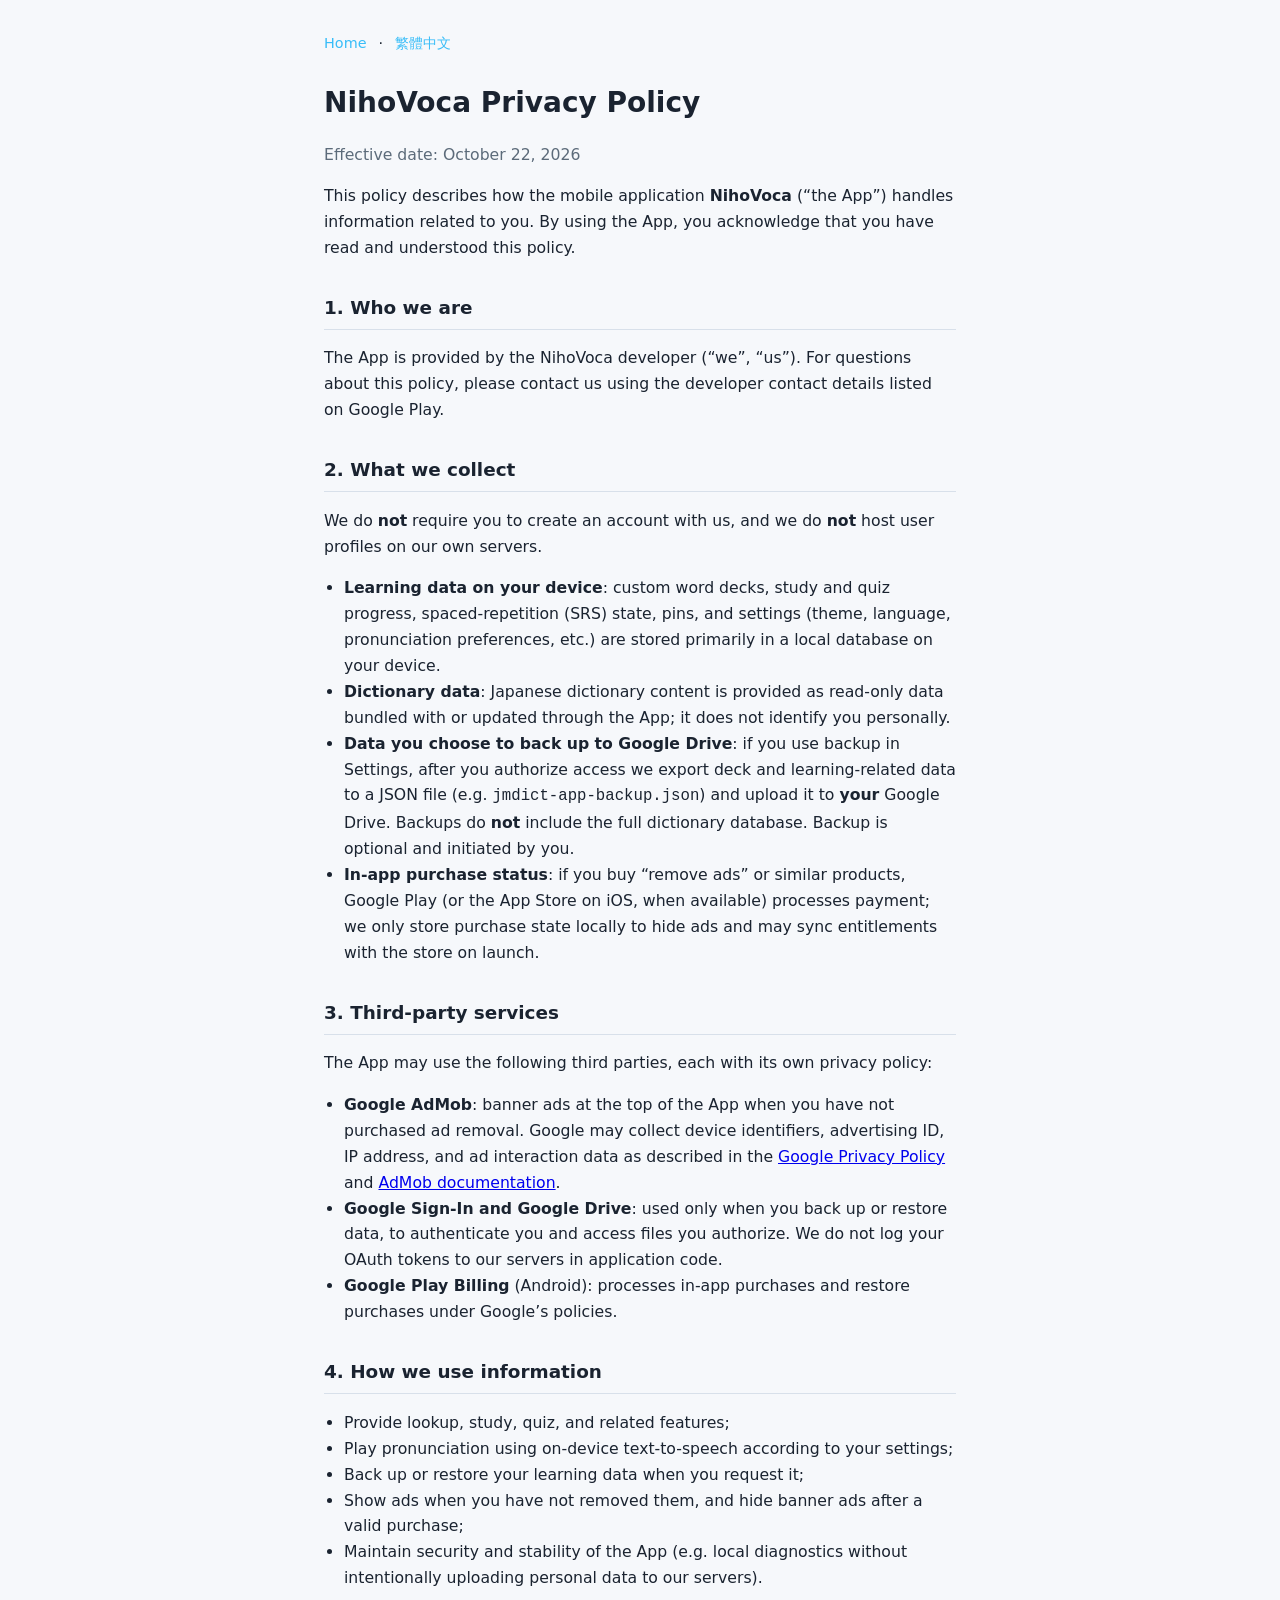
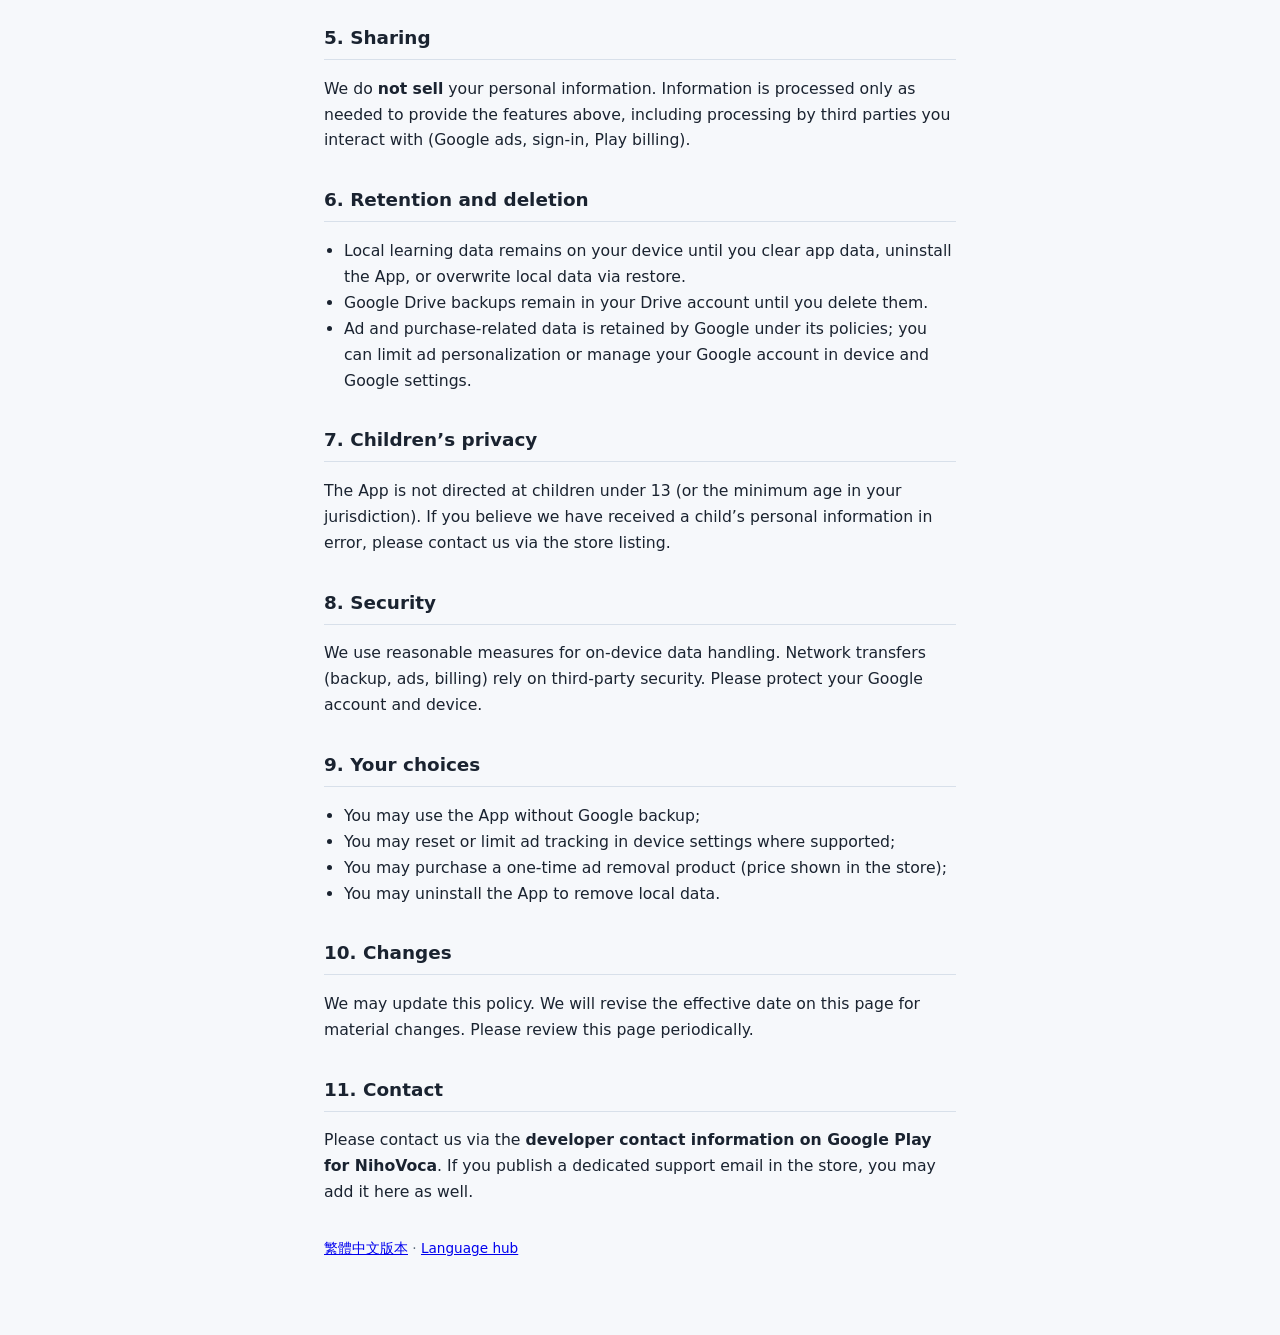
==== en.html @ 148ed525 "docs: 新增 NihoVoca 中英文隱私權頁 供 GitHub Pages 與 Google Play 商店政策 URL 使用。  Co-authored-by: Cursor <cursora" ====
<!DOCTYPE html>
<html lang="en">
  <head>
    <meta charset="utf-8" />
    <meta name="viewport" content="width=device-width, initial-scale=1" />
    <title>NihoVoca Privacy Policy</title>
    <link rel="alternate" hreflang="zh-Hant" href="zh.html" />
    <link rel="alternate" hreflang="en" href="en.html" />
    <link rel="stylesheet" href="assets/style.css" />
  </head>
  <body>
    <main class="wrap">
      <nav class="lang-switch" aria-label="Language">
        <a href="index.html">Home</a>
        <span aria-hidden="true">·</span>
        <a href="zh.html">繁體中文</a>
      </nav>

      <h1>NihoVoca Privacy Policy</h1>
      <p class="muted">Effective date: October 22, 2026</p>

      <p>
        This policy describes how the mobile application <strong>NihoVoca</strong> (“the App”) handles information related to you. By using the App, you acknowledge that you have read and understood this policy.
      </p>

      <h2>1. Who we are</h2>
      <p>
        The App is provided by the NihoVoca developer (“we”, “us”). For questions about this policy, please contact us using the developer contact details listed on Google Play.
      </p>

      <h2>2. What we collect</h2>
      <p>We do <strong>not</strong> require you to create an account with us, and we do <strong>not</strong> host user profiles on our own servers.</p>
      <ul>
        <li>
          <strong>Learning data on your device</strong>: custom word decks, study and quiz progress, spaced-repetition (SRS) state, pins, and settings (theme, language, pronunciation preferences, etc.) are stored primarily in a local database on your device.
        </li>
        <li>
          <strong>Dictionary data</strong>: Japanese dictionary content is provided as read-only data bundled with or updated through the App; it does not identify you personally.
        </li>
        <li>
          <strong>Data you choose to back up to Google Drive</strong>: if you use backup in Settings, after you authorize access we export deck and learning-related data to a JSON file (e.g. <code>jmdict-app-backup.json</code>) and upload it to <strong>your</strong> Google Drive. Backups do <strong>not</strong> include the full dictionary database. Backup is optional and initiated by you.
        </li>
        <li>
          <strong>In-app purchase status</strong>: if you buy “remove ads” or similar products, Google Play (or the App Store on iOS, when available) processes payment; we only store purchase state locally to hide ads and may sync entitlements with the store on launch.
        </li>
      </ul>

      <h2>3. Third-party services</h2>
      <p>The App may use the following third parties, each with its own privacy policy:</p>
      <ul>
        <li>
          <strong>Google AdMob</strong>: banner ads at the top of the App when you have not purchased ad removal. Google may collect device identifiers, advertising ID, IP address, and ad interaction data as described in the
          <a href="https://policies.google.com/privacy" rel="noopener noreferrer">Google Privacy Policy</a>
          and
          <a href="https://support.google.com/admob/answer/6128543" rel="noopener noreferrer">AdMob documentation</a>.
        </li>
        <li>
          <strong>Google Sign-In and Google Drive</strong>: used only when you back up or restore data, to authenticate you and access files you authorize. We do not log your OAuth tokens to our servers in application code.
        </li>
        <li>
          <strong>Google Play Billing</strong> (Android): processes in-app purchases and restore purchases under Google’s policies.
        </li>
      </ul>

      <h2>4. How we use information</h2>
      <ul>
        <li>Provide lookup, study, quiz, and related features;</li>
        <li>Play pronunciation using on-device text-to-speech according to your settings;</li>
        <li>Back up or restore your learning data when you request it;</li>
        <li>Show ads when you have not removed them, and hide banner ads after a valid purchase;</li>
        <li>Maintain security and stability of the App (e.g. local diagnostics without intentionally uploading personal data to our servers).</li>
      </ul>

      <h2>5. Sharing</h2>
      <p>
        We do <strong>not sell</strong> your personal information. Information is processed only as needed to provide the features above, including processing by third parties you interact with (Google ads, sign-in, Play billing).
      </p>

      <h2>6. Retention and deletion</h2>
      <ul>
        <li>Local learning data remains on your device until you clear app data, uninstall the App, or overwrite local data via restore.</li>
        <li>Google Drive backups remain in your Drive account until you delete them.</li>
        <li>Ad and purchase-related data is retained by Google under its policies; you can limit ad personalization or manage your Google account in device and Google settings.</li>
      </ul>

      <h2>7. Children’s privacy</h2>
      <p>
        The App is not directed at children under 13 (or the minimum age in your jurisdiction). If you believe we have received a child’s personal information in error, please contact us via the store listing.
      </p>

      <h2>8. Security</h2>
      <p>
        We use reasonable measures for on-device data handling. Network transfers (backup, ads, billing) rely on third-party security. Please protect your Google account and device.
      </p>

      <h2>9. Your choices</h2>
      <ul>
        <li>You may use the App without Google backup;</li>
        <li>You may reset or limit ad tracking in device settings where supported;</li>
        <li>You may purchase a one-time ad removal product (price shown in the store);</li>
        <li>You may uninstall the App to remove local data.</li>
      </ul>

      <h2>10. Changes</h2>
      <p>
        We may update this policy. We will revise the effective date on this page for material changes. Please review this page periodically.
      </p>

      <h2>11. Contact</h2>
      <p>
        Please contact us via the <strong>developer contact information on Google Play for NihoVoca</strong>. If you publish a dedicated support email in the store, you may add it here as well.
      </p>

      <p class="fine">
        <a href="zh.html">繁體中文版本</a> ·
        <a href="index.html">Language hub</a>
      </p>
    </main>
  </body>
</html>
---- assets/style.css ----
:root {
  color-scheme: light dark;
  --bg: #0f1419;
  --fg: #e7ecf3;
  --muted: #9aa8b8;
  --accent: #38bdf8;
  --card: #1a2330;
  --border: #2a3647;
  --max: 42rem;
  font-family: system-ui, -apple-system, "Segoe UI", "Noto Sans TC", sans-serif;
  line-height: 1.65;
}

@media (prefers-color-scheme: light) {
  :root {
    --bg: #f6f8fb;
    --fg: #1a2330;
    --muted: #5c6b7a;
    --card: #ffffff;
    --border: #d8e0ea;
  }
}

* {
  box-sizing: border-box;
}

body {
  margin: 0;
  background: var(--bg);
  color: var(--fg);
}

.wrap {
  max-width: var(--max);
  margin: 0 auto;
  padding: 2rem 1.25rem 4rem;
}

.hub {
  text-align: center;
  padding-top: 4rem;
}

h1 {
  font-size: 1.75rem;
  margin: 0 0 0.25rem;
}

h2 {
  font-size: 1.15rem;
  margin: 2rem 0 0.75rem;
  border-bottom: 1px solid var(--border);
  padding-bottom: 0.35rem;
}

p,
li {
  font-size: 0.98rem;
}

.muted {
  color: var(--muted);
}

.fine {
  font-size: 0.85rem;
  color: var(--muted);
  margin-top: 2rem;
}

.lang-switch {
  display: flex;
  gap: 0.75rem;
  flex-wrap: wrap;
  margin-bottom: 1.5rem;
  font-size: 0.9rem;
}

.lang-switch a {
  color: var(--accent);
  text-decoration: none;
}

.lang-switch a:hover {
  text-decoration: underline;
}

.lang-nav {
  display: flex;
  gap: 1rem;
  justify-content: center;
  margin: 2rem 0;
  flex-wrap: wrap;
}

a.card {
  display: block;
  min-width: 10rem;
  padding: 1rem 1.5rem;
  background: var(--card);
  border: 1px solid var(--border);
  border-radius: 0.5rem;
  color: var(--fg);
  text-decoration: none;
  font-weight: 600;
}

a.card:hover {
  border-color: var(--accent);
}

ul {
  padding-left: 1.25rem;
}

strong {
  font-weight: 600;
}
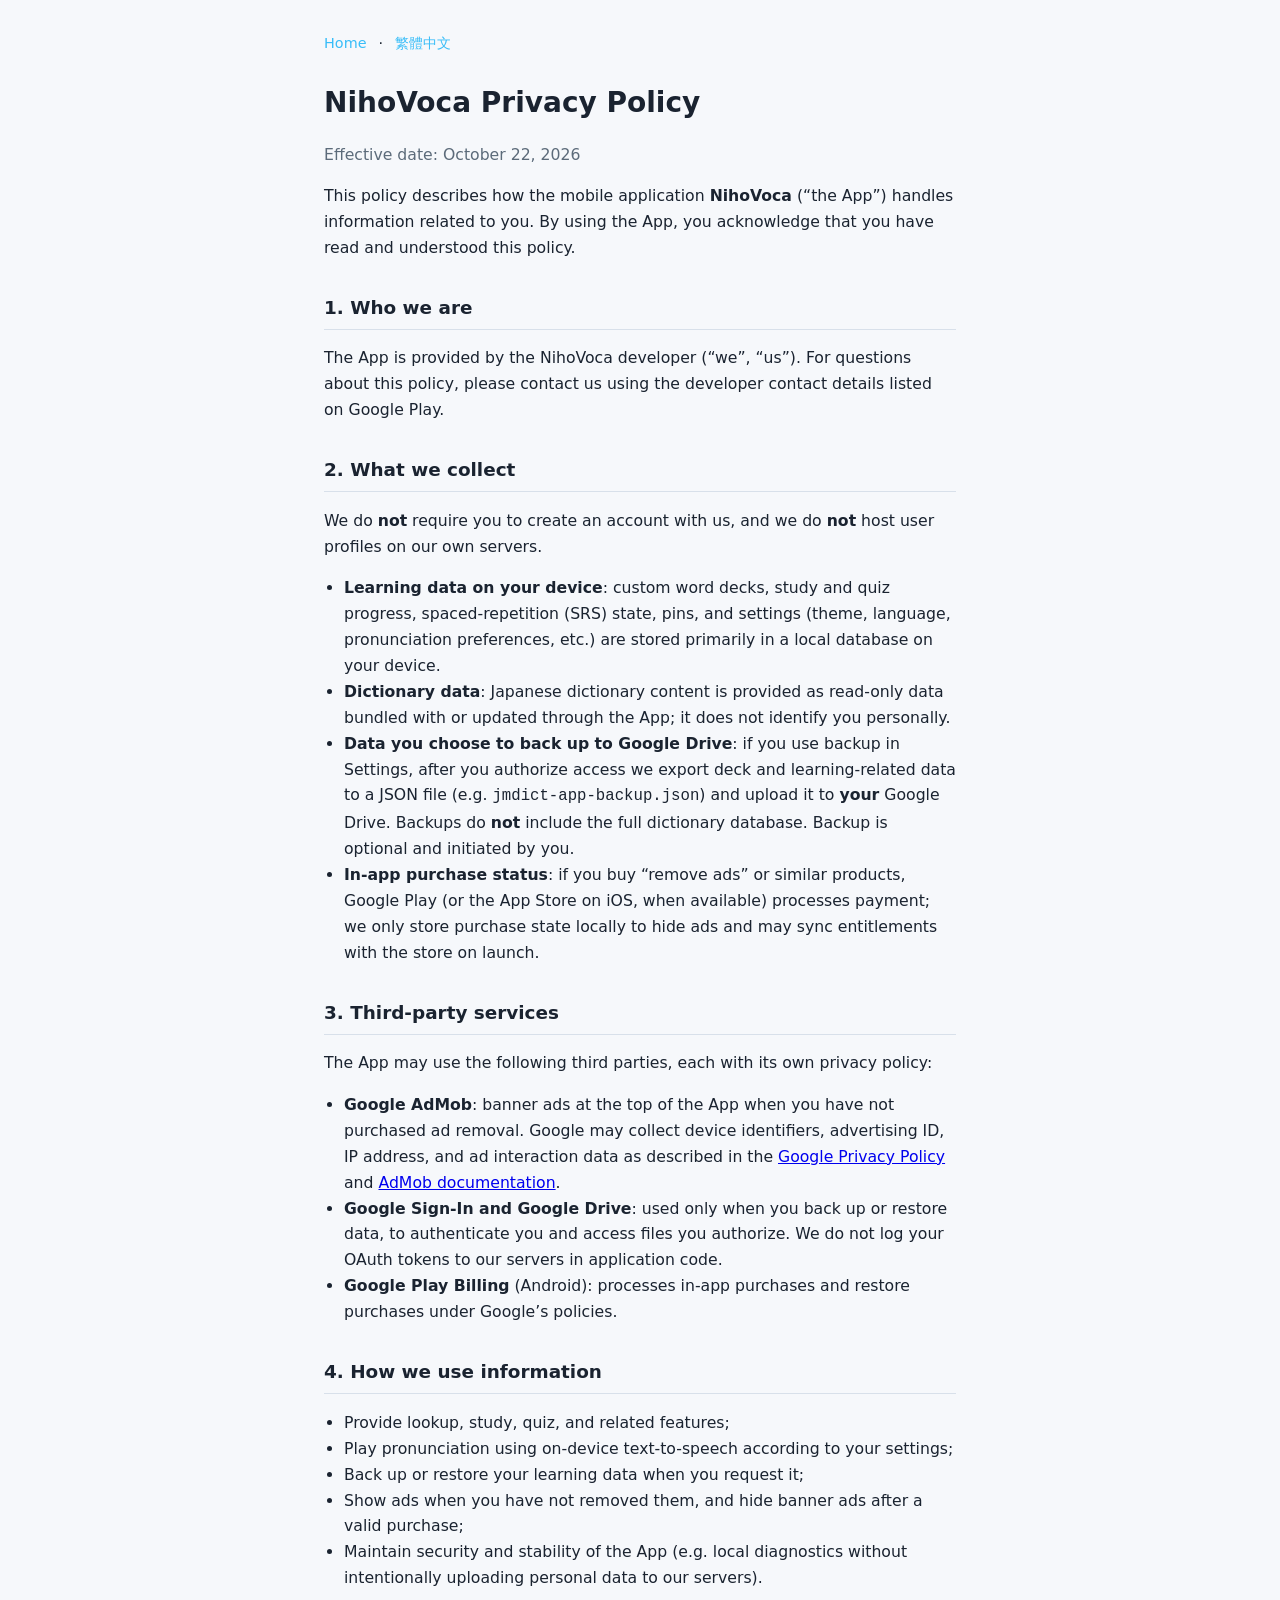
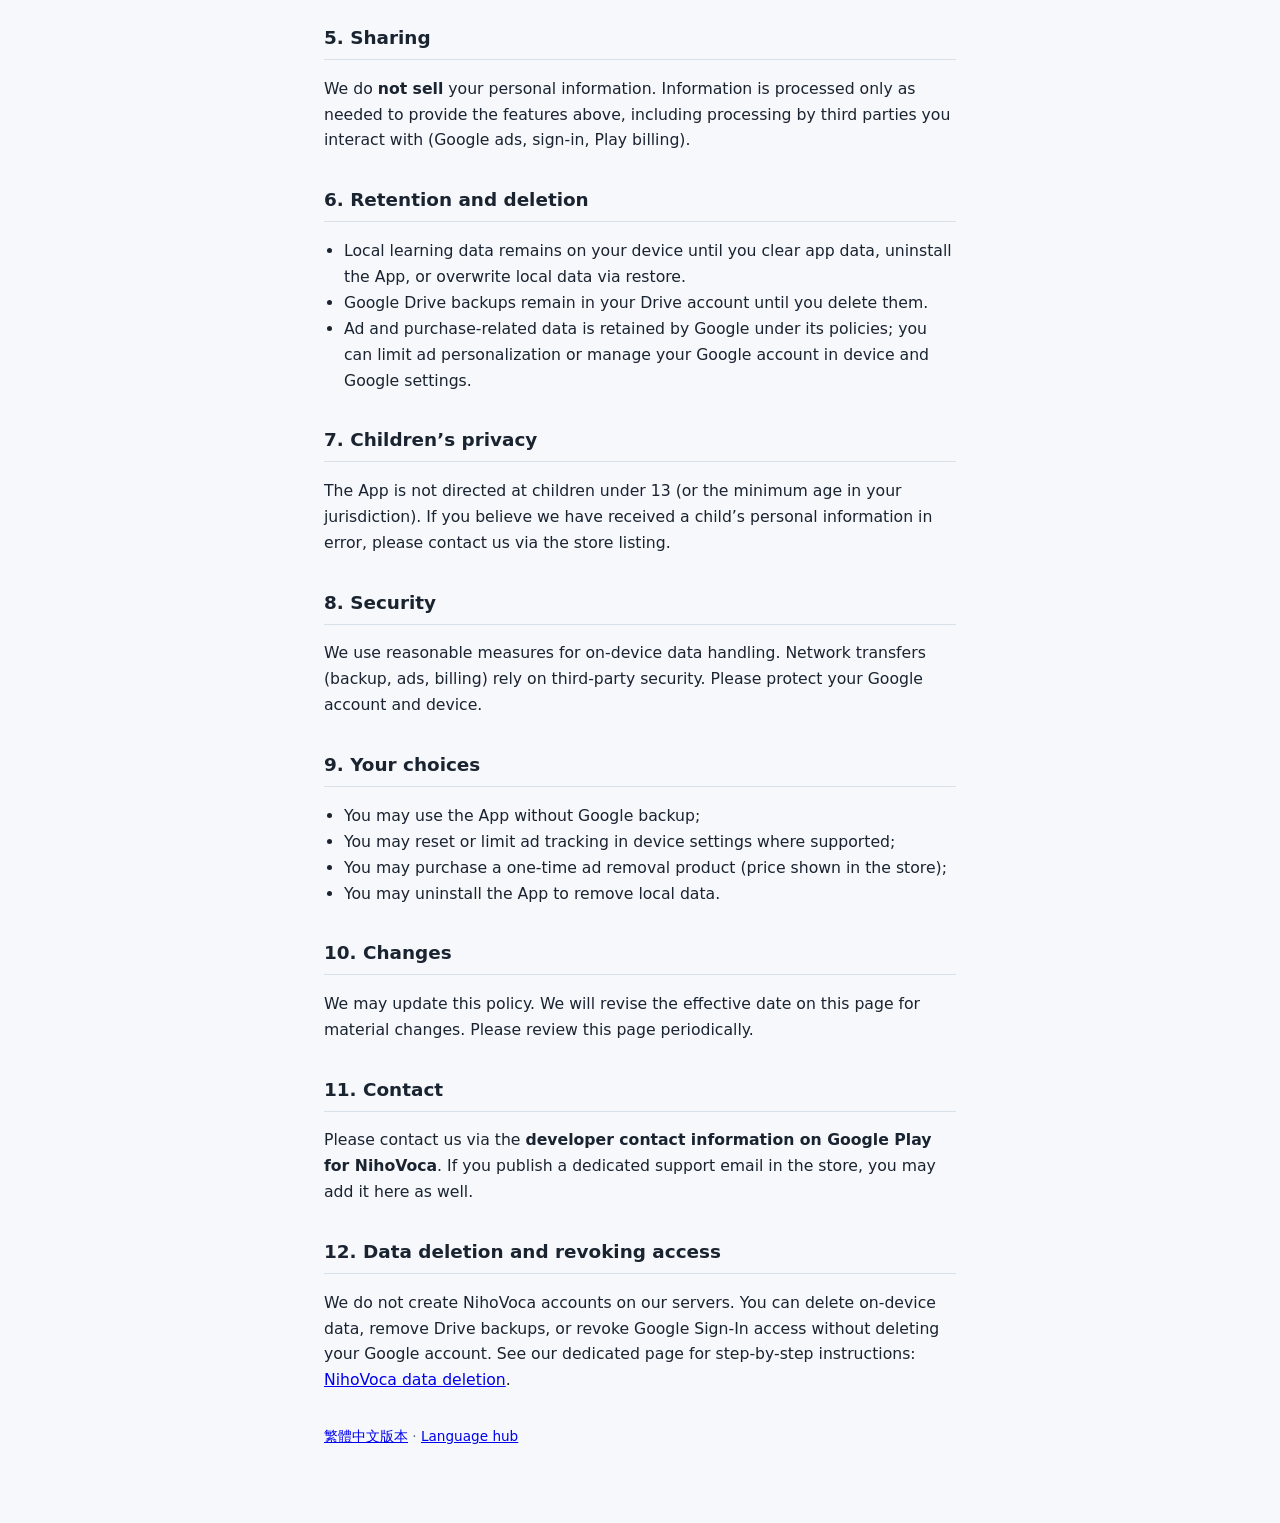
==== commit 43a6e931: "docs: 新增中英文刪除資料專頁 供 Play 資料安全性刪除帳戶／資料 URL 使用。  Co-authored-by: Cursor <cursoragent@cursor.com>" ====
--- a/en.html
+++ b/en.html
@@ -111,6 +111,13 @@
         Please contact us via the <strong>developer contact information on Google Play for NihoVoca</strong>. If you publish a dedicated support email in the store, you may add it here as well.
       </p>
 
+      <h2 id="data-deletion">12. Data deletion and revoking access</h2>
+      <p>
+        We do not create NihoVoca accounts on our servers. You can delete on-device data, remove Drive backups, or revoke Google Sign-In access without deleting your Google account.
+        See our dedicated page for step-by-step instructions:
+        <a href="delete-en.html">NihoVoca data deletion</a>.
+      </p>
+
       <p class="fine">
         <a href="zh.html">繁體中文版本</a> ·
         <a href="index.html">Language hub</a>
